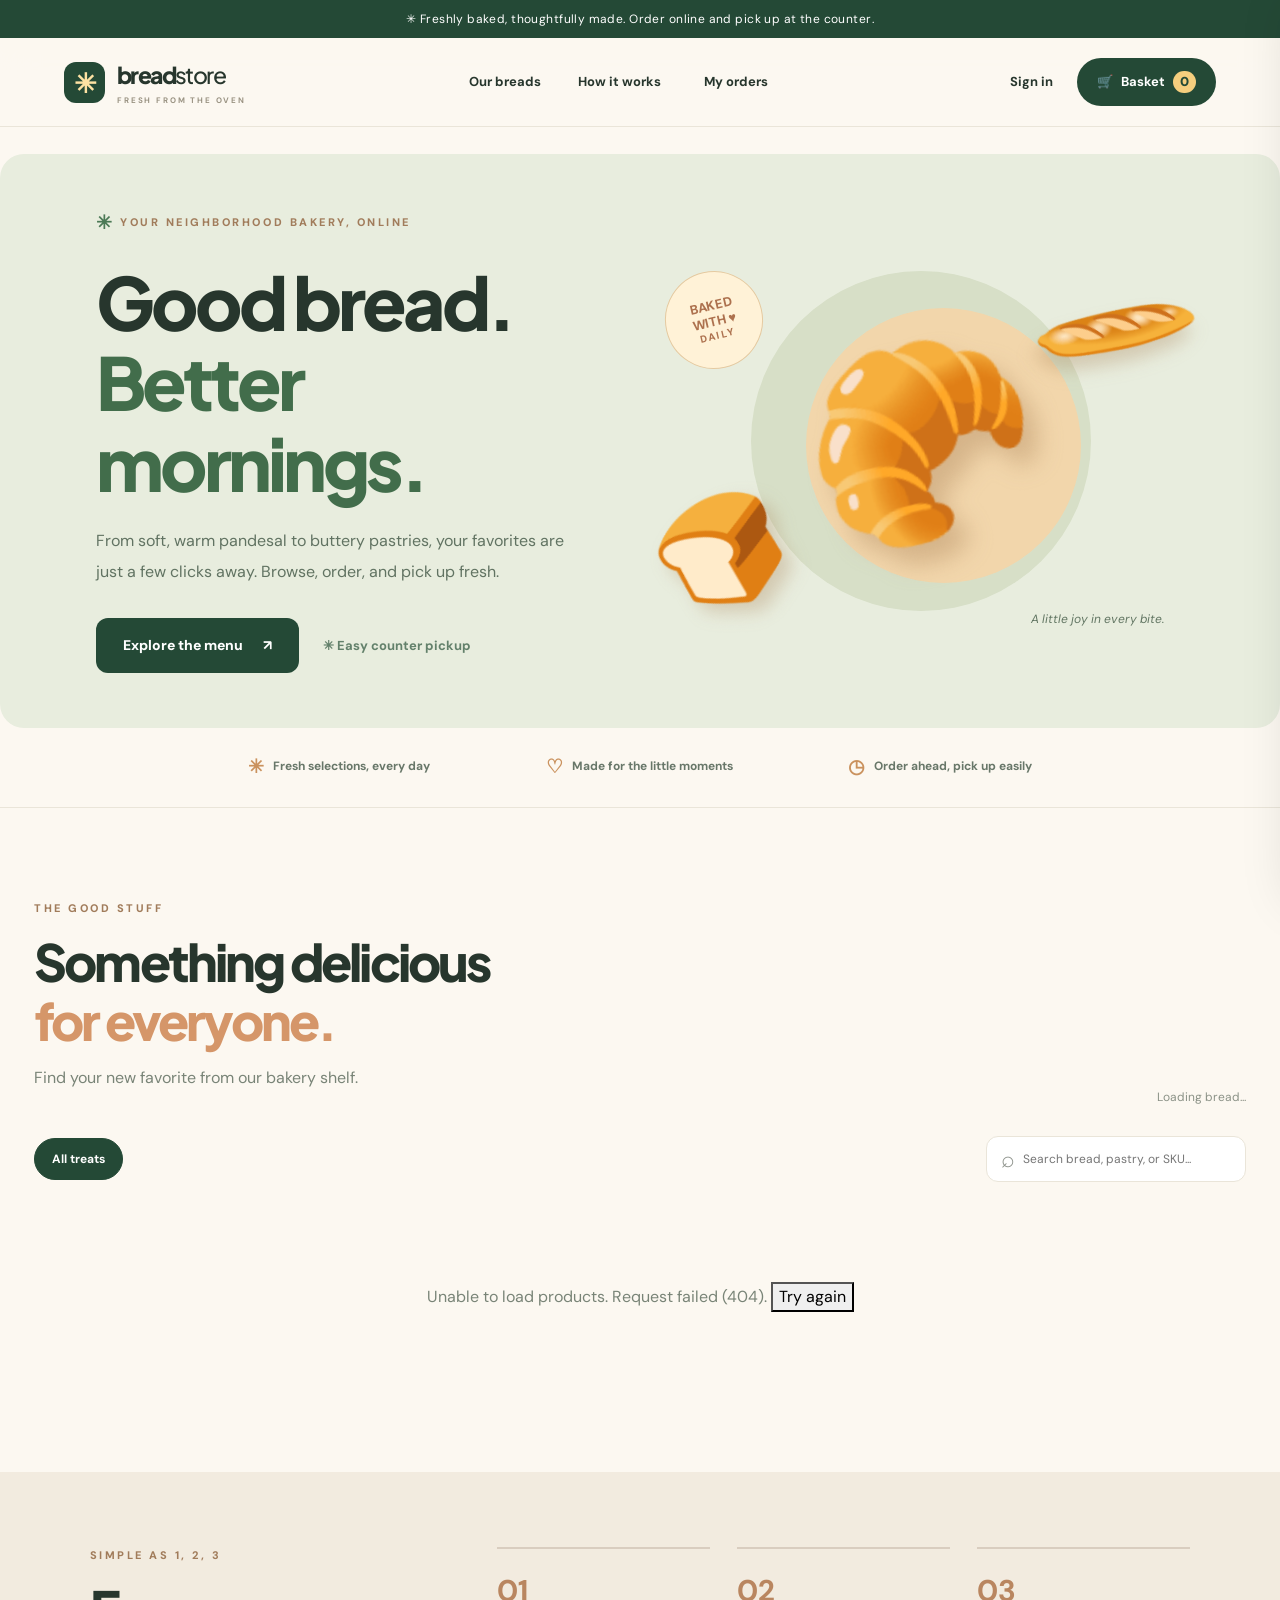
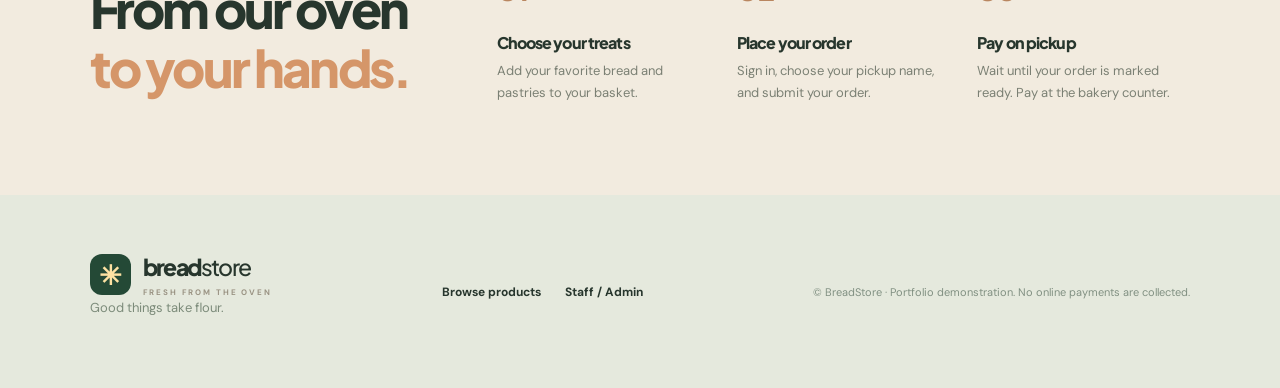
==== static/shop.html @ feef4be1 "Initial commit - BreadStore Admin and Customer System" ====
<!doctype html>
<html lang="en">
<head>
 <meta charset="utf-8"><meta name="viewport" content="width=device-width,initial-scale=1">
 <meta name="theme-color" content="#fcf8f1"><meta name="description" content="Browse bakery-fresh bread and order for pickup at BreadStore.">
 <title>BreadStore — Fresh bread, made for your day</title>
 <link rel="preconnect" href="https://fonts.googleapis.com"><link rel="preconnect" href="https://fonts.gstatic.com" crossorigin>
 <link href="https://fonts.googleapis.com/css2?family=DM+Sans:wght@400;500;600;700&family=Plus+Jakarta+Sans:wght@400;500;600;700;800&display=swap" rel="stylesheet">
 <link href="https://cdn.jsdelivr.net/npm/bootstrap@5.3.3/dist/css/bootstrap.min.css" rel="stylesheet">
 <link rel="stylesheet" href="/static/shop.css"><script src="/static/shop.js" defer></script>
</head>
<body>
 <div class="announcement">✳ Freshly baked, thoughtfully made. Order online and pick up at the counter.</div>
 <header class="shop-topbar">
  <a href="/shop" class="shop-logo" aria-label="BreadStore home"><span class="logo-mark">✳</span><span>bread<span class="logo-thin">store</span><small>FRESH FROM THE OVEN</small></span></a>
  <nav class="shop-links" aria-label="Store navigation"><a href="#menu">Our breads</a><a href="#how-it-works">How it works</a><button type="button" id="ordersLink">My orders</button></nav>
  <div class="shop-user-actions"><button class="account-btn" id="accountBtn" type="button">Sign in</button><button class="cart-btn" id="cartToggle" type="button">🛒 <span>Basket</span> <b id="cartCount">0</b></button></div>
 </header>
 <main>
  <section class="shop-hero">
   <div class="hero-copy"><span class="eyebrow"><span class="sunburst">✳</span> YOUR NEIGHBORHOOD BAKERY, ONLINE</span><h1>Good bread.<br><em>Better mornings.</em></h1><p>From soft, warm pandesal to buttery pastries, your favorites are just a few clicks away. Browse, order, and pick up fresh.</p><div class="hero-actions"><a class="hero-cta" href="#menu">Explore the menu <span>↗</span></a><span class="pickup-note">✳ Easy counter pickup</span></div></div>
   <div class="hero-art" aria-label="Illustrated bakery breads"><div class="hero-orbit orbit-one"></div><div class="hero-orbit orbit-two"></div><div class="art-main">🥐</div><div class="art-small art-slice">🍞</div><div class="art-small art-roll">🥖</div><div class="art-sticker">BAKED<br>WITH ♥<br><span>DAILY</span></div><span class="art-caption">A little joy in every bite.</span></div>
  </section>
  <div class="benefits"><div><span>✳</span> Fresh selections, every day</div><div><span>♡</span> Made for the little moments</div><div><span>◷</span> Order ahead, pick up easily</div></div>
  <section id="menu" class="menu-section"><div class="section-eyebrow">THE GOOD STUFF</div><div class="section-title-row"><div><h2>Something delicious<br><em>for everyone.</em></h2><p>Find your new favorite from our bakery shelf.</p></div><span id="productNumber" class="product-number">Loading bread...</span></div>
   <div class="menu-tools"><div class="category-chips" id="categoryFilters"><button class="chip active">All treats</button></div><label class="search-field"><span>⌕</span><input id="productSearch" type="search" placeholder="Search bread, pastry, or SKU..." aria-label="Search products" maxlength="100"></label></div>
   <div id="productGrid" class="product-grid"><div class="loading-message">Warming up the oven…</div></div>
  </section>
  <section id="how-it-works" class="how-section"><div><div class="section-eyebrow">SIMPLE AS 1, 2, 3</div><h2>From our oven<br><em>to your hands.</em></h2></div><div class="steps"><div><b>01</b><h3>Choose your treats</h3><p>Add your favorite bread and pastries to your basket.</p></div><div><b>02</b><h3>Place your order</h3><p>Sign in, choose your pickup name, and submit your order.</p></div><div><b>03</b><h3>Pay on pickup</h3><p>Wait until your order is marked ready. Pay at the bakery counter.</p></div></div></section>
 </main>
 <footer class="shop-footer"><div><div class="shop-logo"><span class="logo-mark">✳</span><span>bread<span class="logo-thin">store</span><small>FRESH FROM THE OVEN</small></span></div><p>Good things take flour.</p></div><div><a href="#menu">Browse products</a><a href="/">Staff / Admin</a></div><small>© BreadStore · Portfolio demonstration. No online payments are collected.</small></footer>
 <div class="overlay" id="overlay" hidden></div>
 <aside class="basket" id="basket" aria-label="Shopping basket" aria-hidden="true"><div class="basket-top"><div><span class="section-eyebrow">YOUR GOODIES</span><h2>Your basket</h2></div><button type="button" class="close-icon" data-action="closeBasket" aria-label="Close basket">×</button></div><div class="basket-items" id="basketItems"></div><div class="basket-bottom"><div class="total-row"><span>Order total</span><strong id="basketTotal">₱0.00</strong></div><small>Payment is made at the bakery counter on pickup.</small><button id="placeOrderBtn" class="full-button" data-action="checkout" type="button">Continue to checkout →</button></div></aside>
 <div class="modal-underlay" id="modalUnderlay" hidden><section class="shop-modal" role="dialog" aria-modal="true" aria-label="Account and order details"><button class="close-icon modal-x" data-action="closeModal" type="button" aria-label="Close">×</button><div id="modalBody"></div></section></div>
 <div id="shopToast" class="shop-toast" role="status" aria-live="polite" hidden></div>
</body>
</html>
---- static/shop.css ----
:root{--paper:#fcf8f1;--cream:#f5ede0;--green:#244936;--green-light:#e7eee7;--ink:#27362d;--muted:#798477;--yellow:#f5ce7e;--orange:#d59669;--line:#eae5d9}*{box-sizing:border-box}html{scroll-behavior:smooth}body{font-family:'DM Sans',sans-serif;color:var(--ink);margin:0;background:var(--paper)}button,input,textarea{font-family:inherit}button{cursor:pointer}button:disabled{opacity:.5;cursor:not-allowed}a{text-decoration:none;color:inherit}h1,h2,h3{font-family:'Plus Jakarta Sans',sans-serif;letter-spacing:-.055em;font-weight:800}em{font-style:normal;color:var(--orange)}.announcement{background:var(--green);color:#fff;text-align:center;letter-spacing:.035em;font-size:12px;padding:10px}.shop-topbar{height:89px;display:flex;align-items:center;justify-content:space-between;padding:0 max(5vw,24px);background:rgba(252,248,241,.94);position:sticky;top:0;z-index:20;border-bottom:1px solid var(--line);backdrop-filter:blur(20px);gap:16px}.shop-logo{display:inline-flex;align-items:center;gap:12px;font-family:'Plus Jakarta Sans',sans-serif;font-size:23px;font-weight:800;letter-spacing:-.07em;white-space:nowrap}.shop-logo small{display:block;font-family:'DM Sans',sans-serif;font-size:8px;letter-spacing:.23em;font-weight:700;color:#9a9383;margin-top:1px}.logo-mark{display:grid;place-items:center;width:41px;height:41px;border-radius:12px;background:var(--green);color:#fee2a3;font-size:27px}.logo-thin{font-weight:500}.shop-links{display:flex;gap:37px;align-items:center;font-size:13px;font-weight:700}.shop-links a:hover,.shop-links button:hover{color:#ba7955}.shop-links button,.account-btn{border:0;background:transparent;color:var(--ink);font-weight:700}.shop-user-actions{display:flex;gap:12px;align-items:center}.account-btn{font-size:13px;padding:12px}.cart-btn{background:var(--green);border:0;color:#fff;border-radius:50px;padding:13px 20px;font-size:13px;font-weight:700;display:flex;gap:8px;align-items:center}.cart-btn b{background:var(--yellow);color:var(--green);padding:1px 7px;border-radius:20px}.shop-hero{margin:27px auto 0;max-width:1440px;min-height:520px;padding:55px 7.5%;display:grid;grid-template-columns:1fr 1fr;gap:36px;align-items:center;position:relative;overflow:hidden;border-radius:24px;background:#e8edde}.hero-copy{z-index:1;max-width:590px}.eyebrow,.section-eyebrow{font-size:11px;letter-spacing:.23em;font-weight:800;color:#a17c5b}.sunburst{color:#4b7955;font-size:19px;vertical-align:middle}.hero-copy h1{font-size:clamp(44px,5.7vw,82px);line-height:1.11;margin:23px 0}.hero-copy h1 em{color:#426d4b}.hero-copy p{font-size:16px;line-height:1.9;color:#617362;max-width:490px}.hero-actions{display:flex;gap:24px;align-items:center;margin-top:31px;flex-wrap:wrap}.hero-cta,.full-button{background:var(--green);color:white;padding:17px 27px;border-radius:12px;border:0;font-size:14px;font-weight:800;display:inline-flex;justify-content:space-between;gap:20px}.hero-cta:hover,.full-button:hover:not(:disabled){background:#316649;color:white}.pickup-note{font-size:13px;font-weight:700;color:#63816b}.hero-art{height:390px;position:relative;display:grid;place-items:center}.hero-orbit{position:absolute;border-radius:50%;background:#d7dfc7;width:340px;height:340px}.orbit-two{background:#f2d6ab;width:275px;height:275px;transform:translate(22px,4px)}.art-main{font-size:190px;position:relative;filter:drop-shadow(10px 20px 12px #a57b5060);transform:rotate(-14deg)}.art-small{position:absolute;font-size:105px;filter:drop-shadow(5px 13px 9px #a57b5050)}.art-slice{bottom:5px;left:0;transform:rotate(-30deg)}.art-roll{right:3px;top:5px;transform:rotate(35deg)}.art-sticker{position:absolute;top:25px;left:7px;width:98px;height:98px;background:#fff2d7;border:1px solid #e5caa1;border-radius:50%;display:flex;flex-direction:column;align-items:center;justify-content:center;transform:rotate(-13deg);font-size:13px;line-height:1.25;text-align:center;font-weight:800;color:#ad714e}.art-sticker span{font-size:10px;letter-spacing:.16em}.art-caption{font-size:12px;color:#617562;font-style:italic;position:absolute;bottom:8px;right:20px}.benefits{display:flex;justify-content:center;align-items:center;gap:9vw;padding:25px 15px;border-bottom:1px solid var(--line);font-size:12px;font-weight:700;color:#687769}.benefits span{font-size:19px;color:#ca925e;vertical-align:middle;margin-right:6px}.menu-section{max-width:1400px;margin:auto;padding:92px 34px 90px;scroll-margin-top:90px}.section-title-row{display:flex;justify-content:space-between;align-items:end;gap:16px}.section-title-row h2,.how-section h2{font-size:clamp(32px,4vw,54px);line-height:1.15;margin:16px 0}.section-title-row p{color:var(--muted)}.product-number{font-size:12px;color:#8b9287}.menu-tools{display:flex;justify-content:space-between;align-items:center;gap:20px;margin:30px 0}.category-chips{display:flex;gap:9px;flex-wrap:wrap}.chip{background:#fff;border:1px solid var(--line);border-radius:40px;color:#666d61;padding:11px 17px;font-size:12px;font-weight:700}.chip.active{background:var(--green);color:#fff;border-color:var(--green)}.search-field{display:flex;align-items:center;background:#fff;border:1px solid var(--line);border-radius:12px;padding:0 14px;min-width:260px}.search-field span{font-size:23px;color:#8e938c}.search-field input{border:0;outline:0;padding:13px 8px;font-size:12px;background:transparent;width:100%}.product-grid{display:grid;grid-template-columns:repeat(4,minmax(0,1fr));gap:18px}.product-card{background:#fff;border:1px solid var(--line);border-radius:19px;overflow:hidden;transition:transform .2s,box-shadow .2s}.product-card:hover{transform:translateY(-3px);box-shadow:0 12px 25px #182b1610}.product-picture{height:190px;display:grid;place-items:center;font-size:94px;position:relative;background:#f5ece0}.product-card:nth-child(3n+2) .product-picture{background:#edf0e5}.product-card:nth-child(4n) .product-picture{background:#f7e7df}.product-picture span{filter:drop-shadow(5px 10px 5px #86765524)}.stock-label{font-size:11px;background:#fffbf5;border:1px solid #eadfd2;color:#966744;border-radius:30px;padding:6px 9px;position:absolute;top:15px;right:15px;font-weight:700}.product-info{padding:20px}.category-small{font-size:10px;letter-spacing:.12em;text-transform:uppercase;color:#8d948b;font-weight:800}.product-info h3{font-size:16px;letter-spacing:-.04em;margin:10px 0 13px}.product-bottom{display:flex;justify-content:space-between;align-items:center;gap:8px}.product-bottom strong{font-size:17px}.add-button{font-size:12px;background:var(--green-light);color:var(--green);border:0;border-radius:8px;padding:10px 15px;font-weight:800}.add-button:hover:not(:disabled){background:var(--green);color:white}.empty-results,.loading-message{grid-column:1/-1;text-align:center;padding:70px 20px;color:var(--muted)}.how-section{background:#f2ebdf;padding:75px max(7vw,24px);display:grid;grid-template-columns:1fr 2fr;gap:60px;scroll-margin-top:90px}.steps{display:grid;grid-template-columns:repeat(3,1fr);gap:27px}.steps>div{border-top:2px solid #d9cdbf;padding-top:19px}.steps b{color:#b98660;font-size:30px}.steps h3{font-size:16px;margin:20px 0 8px}.steps p{font-size:13px;color:#7b8074;line-height:1.7}.shop-footer{display:flex;align-items:center;justify-content:space-between;gap:20px;flex-wrap:wrap;padding:55px max(7vw,24px);background:#e5e9dd}.shop-footer p{color:#7c8b7a;font-size:13px}.shop-footer>div:nth-child(2){display:flex;gap:24px;font-size:12px;font-weight:700}.shop-footer>small{font-size:11px;color:#819082}.overlay,.modal-underlay{position:fixed;inset:0;background:#1927198f;z-index:30}.basket{position:fixed;z-index:32;top:0;bottom:0;right:0;width:min(460px,100vw);background:var(--paper);box-shadow:-10px 0 50px #0002;display:flex;flex-direction:column;transform:translateX(105%);transition:transform .25s}.basket.open{transform:translateX(0)}.basket-top{padding:29px 28px 20px;display:flex;justify-content:space-between;align-items:start;border-bottom:1px solid var(--line)}.basket-top h2{font-size:26px;margin:8px 0}.close-icon{border:0;background:#eceee6;width:38px;height:38px;border-radius:50%;font-size:22px;color:#34533a}.basket-items{flex:1;overflow:auto;padding:24px 28px}.basket-row{display:flex;gap:14px;padding:16px 0;border-bottom:1px solid var(--line)}.basket-icon{background:#eee6d8;border-radius:11px;width:58px;height:58px;display:grid;place-items:center;font-size:31px;flex-shrink:0}.basket-details{flex:1}.basket-details b{font-size:14px}.basket-details small{display:block;color:var(--muted);font-size:11px;margin:4px 0}.basket-qty{display:flex;align-items:center;gap:11px;margin-top:8px}.basket-qty button{border:1px solid var(--line);background:white;border-radius:7px;width:27px;height:27px}.basket-qty span{font-size:12px}.basket-bottom{padding:24px 28px;border-top:1px solid var(--line)}.total-row{display:flex;justify-content:space-between;font-size:15px;margin-bottom:10px}.total-row strong{font-size:22px}.basket-bottom small{display:block;font-size:11px;color:var(--muted);margin-bottom:17px}.full-button{width:100%;justify-content:center}.modal-underlay{z-index:40;display:grid;place-items:center;padding:16px;overflow:auto}.modal-underlay[hidden],.overlay[hidden]{display:none}.shop-modal{max-height:94vh;overflow-y:auto;width:min(490px,100%);border-radius:20px;background:var(--paper);padding:38px;position:relative;box-shadow:0 20px 70px #0003}.modal-x{position:absolute;top:16px;right:16px}.shop-modal h2{font-size:27px;margin:8px 0}.modal-intro{font-size:13px;color:var(--muted);line-height:1.7;margin-bottom:25px}.form-label-text{font-size:12px;font-weight:800;display:block;margin:13px 0 7px}.form-input{width:100%;border:1px solid #dddcd3;border-radius:10px;background:white;padding:12px 13px;font-size:14px;outline-color:#6c927a}.switch-auth{border:0;background:transparent;color:var(--green);font-weight:800;font-size:13px;text-decoration:underline;margin-top:18px}.modal-error{color:#aa4936;font-size:12px;margin-top:12px}.order-line{display:flex;justify-content:space-between;gap:14px;font-size:13px;padding:9px 0;border-bottom:1px solid var(--line)}.order-meta{color:var(--muted);font-size:11px;line-height:1.8}.order-card{background:#fff;border:1px solid var(--line);border-radius:12px;padding:16px;margin:12px 0}.order-card h3{font-size:15px;margin:0 0 10px}.order-card .tag{display:inline-block;border-radius:15px;padding:4px 9px;background:var(--green-light);font-size:11px;color:var(--green);font-weight:800}.order-card .tag.cancelled{background:#f9e5e1;color:#ad5c4a}.order-card .order-line{border:0}.order-card button{border:1px solid #d7b8a5;background:#fff6f0;color:#99583b;border-radius:8px;font-size:12px;padding:9px 13px;font-weight:800;margin-top:11px}.shop-toast{position:fixed;bottom:26px;left:50%;transform:translateX(-50%);z-index:55;background:var(--green);color:white;border-radius:12px;padding:14px 22px;font-size:13px;box-shadow:0 8px 30px #0003;max-width:90vw;text-align:center}
@media(max-width:1050px){.product-grid{grid-template-columns:repeat(3,1fr)}.shop-links{gap:20px}.hero-art{height:320px}.art-main{font-size:140px}.hero-orbit{width:270px;height:270px}.orbit-two{width:215px;height:215px}.how-section{grid-template-columns:1fr}}@media(max-width:760px){.shop-topbar{height:75px}.shop-links{display:none}.shop-logo{font-size:19px}.shop-logo .logo-mark{width:34px;height:34px;font-size:23px}.cart-btn{padding:12px}.cart-btn span{display:none}.account-btn{padding:7px;font-size:11px}.shop-hero{margin:0;border-radius:0;grid-template-columns:1fr;padding:55px 6% 20px;gap:0}.hero-copy h1{font-size:48px}.hero-copy p{font-size:14px}.hero-art{height:255px;margin-top:15px}.art-main{font-size:118px}.art-small{font-size:75px}.hero-orbit{width:210px;height:210px}.orbit-two{width:170px;height:170px}.art-sticker{width:76px;height:76px;font-size:10px}.benefits{gap:12px;flex-wrap:wrap;text-align:center;font-size:10px}.menu-section{padding:60px 20px}.menu-tools{align-items:stretch;flex-direction:column}.search-field{min-width:0}.product-grid{grid-template-columns:repeat(2,minmax(0,1fr));gap:12px}.product-picture{height:140px;font-size:74px}.product-info{padding:14px}.product-info h3{font-size:13px}.product-bottom strong{font-size:14px}.add-button{padding:8px 11px;font-size:11px}.stock-label{font-size:9px;padding:5px;top:8px;right:8px}.how-section{padding:55px 24px}.steps{grid-template-columns:1fr}.shop-footer{align-items:start;flex-direction:column}.shop-modal{padding:28px 22px}}
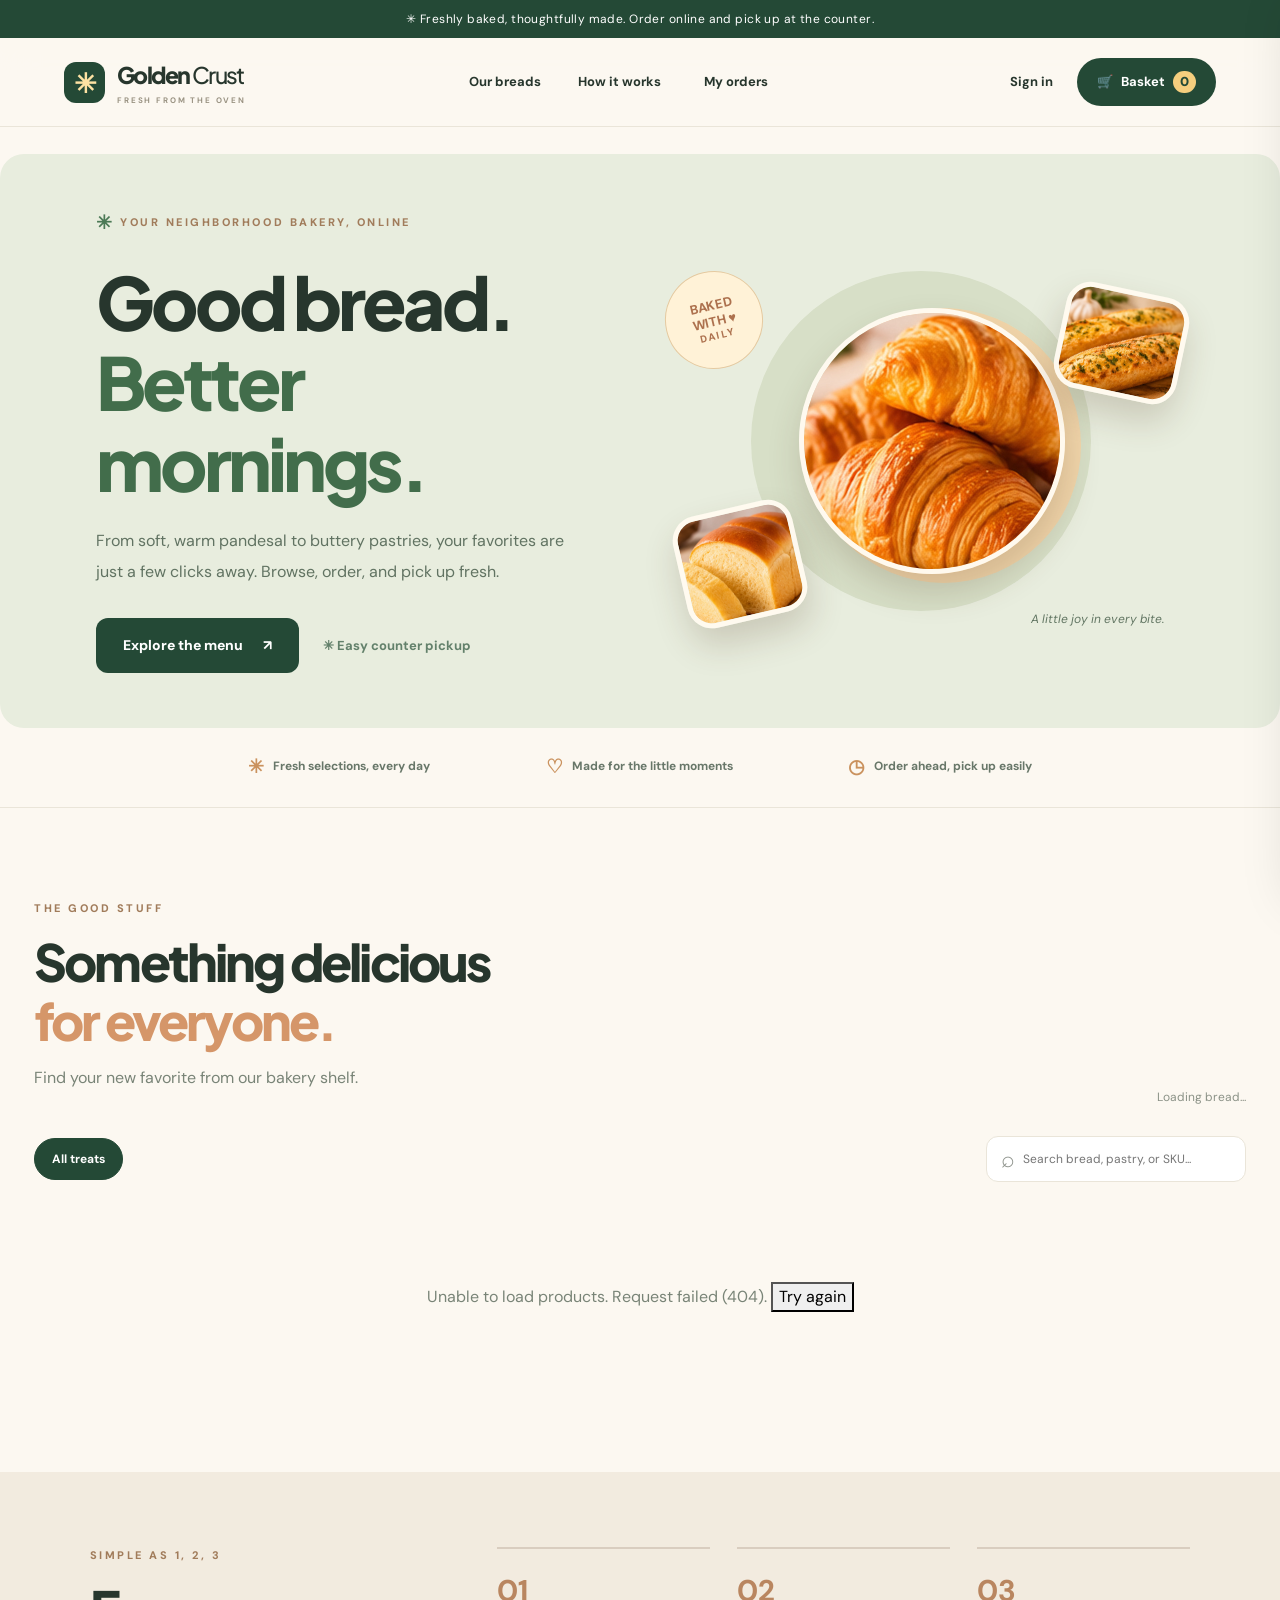
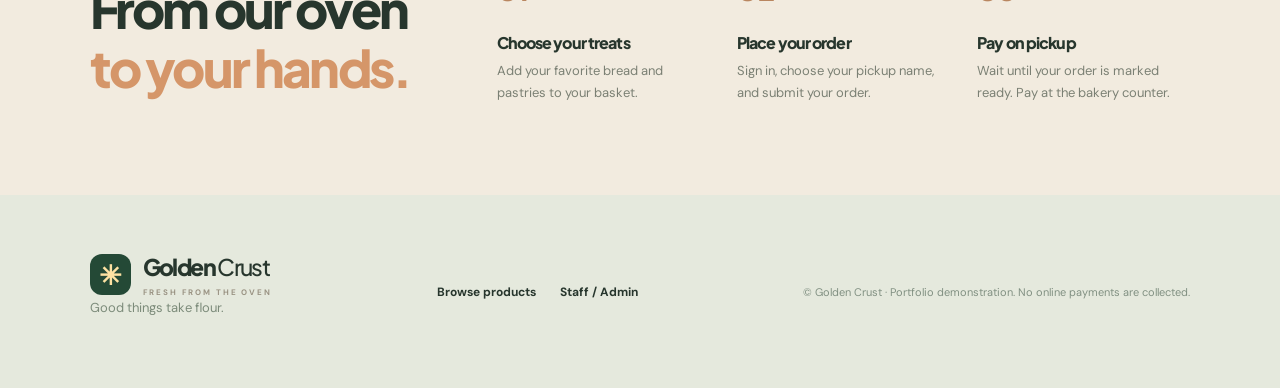
==== commit 77e461d1: "Rebrand to Golden Crust and add bread product images" ====
--- a/static/shop.html
+++ b/static/shop.html
@@ -2,24 +2,32 @@
 <html lang="en">
 <head>
  <meta charset="utf-8"><meta name="viewport" content="width=device-width,initial-scale=1">
- <meta name="theme-color" content="#fcf8f1"><meta name="description" content="Browse bakery-fresh bread and order for pickup at BreadStore.">
- <title>BreadStore — Fresh bread, made for your day</title>
+ <meta name="theme-color" content="#fcf8f1"><meta name="description" content="Browse bakery-fresh bread and order for pickup at Golden Crust.">
+ <title>Golden Crust — Fresh bread, made for your day</title>
  <link rel="preconnect" href="https://fonts.googleapis.com"><link rel="preconnect" href="https://fonts.gstatic.com" crossorigin>
  <link href="https://fonts.googleapis.com/css2?family=DM+Sans:wght@400;500;600;700&family=Plus+Jakarta+Sans:wght@400;500;600;700;800&display=swap" rel="stylesheet">
  <link href="https://cdn.jsdelivr.net/npm/bootstrap@5.3.3/dist/css/bootstrap.min.css" rel="stylesheet">
- <link rel="stylesheet" href="/static/shop.css"><script src="/static/shop.js" defer></script>
+ <link rel="stylesheet" href="/static/shop.css?v=goldencrust-hero2"><script src="/static/shop.js" defer></script>
 </head>
 <body>
  <div class="announcement">✳ Freshly baked, thoughtfully made. Order online and pick up at the counter.</div>
  <header class="shop-topbar">
-  <a href="/shop" class="shop-logo" aria-label="BreadStore home"><span class="logo-mark">✳</span><span>bread<span class="logo-thin">store</span><small>FRESH FROM THE OVEN</small></span></a>
+  <a href="/shop" class="shop-logo" aria-label="Golden Crust home"><span class="logo-mark">✳</span><span>Golden <span class="logo-thin">Crust</span><small>FRESH FROM THE OVEN</small></span></a>
   <nav class="shop-links" aria-label="Store navigation"><a href="#menu">Our breads</a><a href="#how-it-works">How it works</a><button type="button" id="ordersLink">My orders</button></nav>
   <div class="shop-user-actions"><button class="account-btn" id="accountBtn" type="button">Sign in</button><button class="cart-btn" id="cartToggle" type="button">🛒 <span>Basket</span> <b id="cartCount">0</b></button></div>
  </header>
  <main>
   <section class="shop-hero">
    <div class="hero-copy"><span class="eyebrow"><span class="sunburst">✳</span> YOUR NEIGHBORHOOD BAKERY, ONLINE</span><h1>Good bread.<br><em>Better mornings.</em></h1><p>From soft, warm pandesal to buttery pastries, your favorites are just a few clicks away. Browse, order, and pick up fresh.</p><div class="hero-actions"><a class="hero-cta" href="#menu">Explore the menu <span>↗</span></a><span class="pickup-note">✳ Easy counter pickup</span></div></div>
-   <div class="hero-art" aria-label="Illustrated bakery breads"><div class="hero-orbit orbit-one"></div><div class="hero-orbit orbit-two"></div><div class="art-main">🥐</div><div class="art-small art-slice">🍞</div><div class="art-small art-roll">🥖</div><div class="art-sticker">BAKED<br>WITH ♥<br><span>DAILY</span></div><span class="art-caption">A little joy in every bite.</span></div>
+   <div class="hero-art" aria-label="Freshly baked Golden Crust breads">
+    <div class="hero-orbit orbit-one"></div>
+    <div class="hero-orbit orbit-two"></div>
+    <img class="hero-photo hero-photo-main" src="/static/products/butter-croissant.jpg" alt="Fresh golden butter croissant" loading="eager" decoding="async" />
+    <img class="hero-photo hero-photo-left" src="/static/products/milk-bread-loaf.jpg" alt="Freshly baked sliced milk bread loaf" loading="eager" decoding="async" />
+    <img class="hero-photo hero-photo-right" src="/static/products/garlic-baguette.jpg" alt="Golden garlic baguette with herbs" loading="eager" decoding="async" />
+    <div class="art-sticker">BAKED<br>WITH ♥<br><span>DAILY</span></div>
+    <span class="art-caption">A little joy in every bite.</span>
+   </div>
   </section>
   <div class="benefits"><div><span>✳</span> Fresh selections, every day</div><div><span>♡</span> Made for the little moments</div><div><span>◷</span> Order ahead, pick up easily</div></div>
   <section id="menu" class="menu-section"><div class="section-eyebrow">THE GOOD STUFF</div><div class="section-title-row"><div><h2>Something delicious<br><em>for everyone.</em></h2><p>Find your new favorite from our bakery shelf.</p></div><span id="productNumber" class="product-number">Loading bread...</span></div>
@@ -28,7 +36,7 @@
   </section>
   <section id="how-it-works" class="how-section"><div><div class="section-eyebrow">SIMPLE AS 1, 2, 3</div><h2>From our oven<br><em>to your hands.</em></h2></div><div class="steps"><div><b>01</b><h3>Choose your treats</h3><p>Add your favorite bread and pastries to your basket.</p></div><div><b>02</b><h3>Place your order</h3><p>Sign in, choose your pickup name, and submit your order.</p></div><div><b>03</b><h3>Pay on pickup</h3><p>Wait until your order is marked ready. Pay at the bakery counter.</p></div></div></section>
  </main>
- <footer class="shop-footer"><div><div class="shop-logo"><span class="logo-mark">✳</span><span>bread<span class="logo-thin">store</span><small>FRESH FROM THE OVEN</small></span></div><p>Good things take flour.</p></div><div><a href="#menu">Browse products</a><a href="/">Staff / Admin</a></div><small>© BreadStore · Portfolio demonstration. No online payments are collected.</small></footer>
+ <footer class="shop-footer"><div><div class="shop-logo"><span class="logo-mark">✳</span><span>Golden <span class="logo-thin">Crust</span><small>FRESH FROM THE OVEN</small></span></div><p>Good things take flour.</p></div><div><a href="#menu">Browse products</a><a href="/">Staff / Admin</a></div><small>© Golden Crust · Portfolio demonstration. No online payments are collected.</small></footer>
  <div class="overlay" id="overlay" hidden></div>
  <aside class="basket" id="basket" aria-label="Shopping basket" aria-hidden="true"><div class="basket-top"><div><span class="section-eyebrow">YOUR GOODIES</span><h2>Your basket</h2></div><button type="button" class="close-icon" data-action="closeBasket" aria-label="Close basket">×</button></div><div class="basket-items" id="basketItems"></div><div class="basket-bottom"><div class="total-row"><span>Order total</span><strong id="basketTotal">₱0.00</strong></div><small>Payment is made at the bakery counter on pickup.</small><button id="placeOrderBtn" class="full-button" data-action="checkout" type="button">Continue to checkout →</button></div></aside>
  <div class="modal-underlay" id="modalUnderlay" hidden><section class="shop-modal" role="dialog" aria-modal="true" aria-label="Account and order details"><button class="close-icon modal-x" data-action="closeModal" type="button" aria-label="Close">×</button><div id="modalBody"></div></section></div>
--- a/static/shop.css
+++ b/static/shop.css
@@ -1,2 +1,65 @@
 :root{--paper:#fcf8f1;--cream:#f5ede0;--green:#244936;--green-light:#e7eee7;--ink:#27362d;--muted:#798477;--yellow:#f5ce7e;--orange:#d59669;--line:#eae5d9}*{box-sizing:border-box}html{scroll-behavior:smooth}body{font-family:'DM Sans',sans-serif;color:var(--ink);margin:0;background:var(--paper)}button,input,textarea{font-family:inherit}button{cursor:pointer}button:disabled{opacity:.5;cursor:not-allowed}a{text-decoration:none;color:inherit}h1,h2,h3{font-family:'Plus Jakarta Sans',sans-serif;letter-spacing:-.055em;font-weight:800}em{font-style:normal;color:var(--orange)}.announcement{background:var(--green);color:#fff;text-align:center;letter-spacing:.035em;font-size:12px;padding:10px}.shop-topbar{height:89px;display:flex;align-items:center;justify-content:space-between;padding:0 max(5vw,24px);background:rgba(252,248,241,.94);position:sticky;top:0;z-index:20;border-bottom:1px solid var(--line);backdrop-filter:blur(20px);gap:16px}.shop-logo{display:inline-flex;align-items:center;gap:12px;font-family:'Plus Jakarta Sans',sans-serif;font-size:23px;font-weight:800;letter-spacing:-.07em;white-space:nowrap}.shop-logo small{display:block;font-family:'DM Sans',sans-serif;font-size:8px;letter-spacing:.23em;font-weight:700;color:#9a9383;margin-top:1px}.logo-mark{display:grid;place-items:center;width:41px;height:41px;border-radius:12px;background:var(--green);color:#fee2a3;font-size:27px}.logo-thin{font-weight:500}.shop-links{display:flex;gap:37px;align-items:center;font-size:13px;font-weight:700}.shop-links a:hover,.shop-links button:hover{color:#ba7955}.shop-links button,.account-btn{border:0;background:transparent;color:var(--ink);font-weight:700}.shop-user-actions{display:flex;gap:12px;align-items:center}.account-btn{font-size:13px;padding:12px}.cart-btn{background:var(--green);border:0;color:#fff;border-radius:50px;padding:13px 20px;font-size:13px;font-weight:700;display:flex;gap:8px;align-items:center}.cart-btn b{background:var(--yellow);color:var(--green);padding:1px 7px;border-radius:20px}.shop-hero{margin:27px auto 0;max-width:1440px;min-height:520px;padding:55px 7.5%;display:grid;grid-template-columns:1fr 1fr;gap:36px;align-items:center;position:relative;overflow:hidden;border-radius:24px;background:#e8edde}.hero-copy{z-index:1;max-width:590px}.eyebrow,.section-eyebrow{font-size:11px;letter-spacing:.23em;font-weight:800;color:#a17c5b}.sunburst{color:#4b7955;font-size:19px;vertical-align:middle}.hero-copy h1{font-size:clamp(44px,5.7vw,82px);line-height:1.11;margin:23px 0}.hero-copy h1 em{color:#426d4b}.hero-copy p{font-size:16px;line-height:1.9;color:#617362;max-width:490px}.hero-actions{display:flex;gap:24px;align-items:center;margin-top:31px;flex-wrap:wrap}.hero-cta,.full-button{background:var(--green);color:white;padding:17px 27px;border-radius:12px;border:0;font-size:14px;font-weight:800;display:inline-flex;justify-content:space-between;gap:20px}.hero-cta:hover,.full-button:hover:not(:disabled){background:#316649;color:white}.pickup-note{font-size:13px;font-weight:700;color:#63816b}.hero-art{height:390px;position:relative;display:grid;place-items:center}.hero-orbit{position:absolute;border-radius:50%;background:#d7dfc7;width:340px;height:340px}.orbit-two{background:#f2d6ab;width:275px;height:275px;transform:translate(22px,4px)}.art-main{font-size:190px;position:relative;filter:drop-shadow(10px 20px 12px #a57b5060);transform:rotate(-14deg)}.art-small{position:absolute;font-size:105px;filter:drop-shadow(5px 13px 9px #a57b5050)}.art-slice{bottom:5px;left:0;transform:rotate(-30deg)}.art-roll{right:3px;top:5px;transform:rotate(35deg)}.art-sticker{position:absolute;top:25px;left:7px;width:98px;height:98px;background:#fff2d7;border:1px solid #e5caa1;border-radius:50%;display:flex;flex-direction:column;align-items:center;justify-content:center;transform:rotate(-13deg);font-size:13px;line-height:1.25;text-align:center;font-weight:800;color:#ad714e}.art-sticker span{font-size:10px;letter-spacing:.16em}.art-caption{font-size:12px;color:#617562;font-style:italic;position:absolute;bottom:8px;right:20px}.benefits{display:flex;justify-content:center;align-items:center;gap:9vw;padding:25px 15px;border-bottom:1px solid var(--line);font-size:12px;font-weight:700;color:#687769}.benefits span{font-size:19px;color:#ca925e;vertical-align:middle;margin-right:6px}.menu-section{max-width:1400px;margin:auto;padding:92px 34px 90px;scroll-margin-top:90px}.section-title-row{display:flex;justify-content:space-between;align-items:end;gap:16px}.section-title-row h2,.how-section h2{font-size:clamp(32px,4vw,54px);line-height:1.15;margin:16px 0}.section-title-row p{color:var(--muted)}.product-number{font-size:12px;color:#8b9287}.menu-tools{display:flex;justify-content:space-between;align-items:center;gap:20px;margin:30px 0}.category-chips{display:flex;gap:9px;flex-wrap:wrap}.chip{background:#fff;border:1px solid var(--line);border-radius:40px;color:#666d61;padding:11px 17px;font-size:12px;font-weight:700}.chip.active{background:var(--green);color:#fff;border-color:var(--green)}.search-field{display:flex;align-items:center;background:#fff;border:1px solid var(--line);border-radius:12px;padding:0 14px;min-width:260px}.search-field span{font-size:23px;color:#8e938c}.search-field input{border:0;outline:0;padding:13px 8px;font-size:12px;background:transparent;width:100%}.product-grid{display:grid;grid-template-columns:repeat(4,minmax(0,1fr));gap:18px}.product-card{background:#fff;border:1px solid var(--line);border-radius:19px;overflow:hidden;transition:transform .2s,box-shadow .2s}.product-card:hover{transform:translateY(-3px);box-shadow:0 12px 25px #182b1610}.product-picture{height:190px;display:grid;place-items:center;font-size:94px;position:relative;background:#f5ece0}.product-card:nth-child(3n+2) .product-picture{background:#edf0e5}.product-card:nth-child(4n) .product-picture{background:#f7e7df}.product-picture span{filter:drop-shadow(5px 10px 5px #86765524)}.stock-label{font-size:11px;background:#fffbf5;border:1px solid #eadfd2;color:#966744;border-radius:30px;padding:6px 9px;position:absolute;top:15px;right:15px;font-weight:700}.product-info{padding:20px}.category-small{font-size:10px;letter-spacing:.12em;text-transform:uppercase;color:#8d948b;font-weight:800}.product-info h3{font-size:16px;letter-spacing:-.04em;margin:10px 0 13px}.product-bottom{display:flex;justify-content:space-between;align-items:center;gap:8px}.product-bottom strong{font-size:17px}.add-button{font-size:12px;background:var(--green-light);color:var(--green);border:0;border-radius:8px;padding:10px 15px;font-weight:800}.add-button:hover:not(:disabled){background:var(--green);color:white}.empty-results,.loading-message{grid-column:1/-1;text-align:center;padding:70px 20px;color:var(--muted)}.how-section{background:#f2ebdf;padding:75px max(7vw,24px);display:grid;grid-template-columns:1fr 2fr;gap:60px;scroll-margin-top:90px}.steps{display:grid;grid-template-columns:repeat(3,1fr);gap:27px}.steps>div{border-top:2px solid #d9cdbf;padding-top:19px}.steps b{color:#b98660;font-size:30px}.steps h3{font-size:16px;margin:20px 0 8px}.steps p{font-size:13px;color:#7b8074;line-height:1.7}.shop-footer{display:flex;align-items:center;justify-content:space-between;gap:20px;flex-wrap:wrap;padding:55px max(7vw,24px);background:#e5e9dd}.shop-footer p{color:#7c8b7a;font-size:13px}.shop-footer>div:nth-child(2){display:flex;gap:24px;font-size:12px;font-weight:700}.shop-footer>small{font-size:11px;color:#819082}.overlay,.modal-underlay{position:fixed;inset:0;background:#1927198f;z-index:30}.basket{position:fixed;z-index:32;top:0;bottom:0;right:0;width:min(460px,100vw);background:var(--paper);box-shadow:-10px 0 50px #0002;display:flex;flex-direction:column;transform:translateX(105%);transition:transform .25s}.basket.open{transform:translateX(0)}.basket-top{padding:29px 28px 20px;display:flex;justify-content:space-between;align-items:start;border-bottom:1px solid var(--line)}.basket-top h2{font-size:26px;margin:8px 0}.close-icon{border:0;background:#eceee6;width:38px;height:38px;border-radius:50%;font-size:22px;color:#34533a}.basket-items{flex:1;overflow:auto;padding:24px 28px}.basket-row{display:flex;gap:14px;padding:16px 0;border-bottom:1px solid var(--line)}.basket-icon{background:#eee6d8;border-radius:11px;width:58px;height:58px;display:grid;place-items:center;font-size:31px;flex-shrink:0}.basket-details{flex:1}.basket-details b{font-size:14px}.basket-details small{display:block;color:var(--muted);font-size:11px;margin:4px 0}.basket-qty{display:flex;align-items:center;gap:11px;margin-top:8px}.basket-qty button{border:1px solid var(--line);background:white;border-radius:7px;width:27px;height:27px}.basket-qty span{font-size:12px}.basket-bottom{padding:24px 28px;border-top:1px solid var(--line)}.total-row{display:flex;justify-content:space-between;font-size:15px;margin-bottom:10px}.total-row strong{font-size:22px}.basket-bottom small{display:block;font-size:11px;color:var(--muted);margin-bottom:17px}.full-button{width:100%;justify-content:center}.modal-underlay{z-index:40;display:grid;place-items:center;padding:16px;overflow:auto}.modal-underlay[hidden],.overlay[hidden]{display:none}.shop-modal{max-height:94vh;overflow-y:auto;width:min(490px,100%);border-radius:20px;background:var(--paper);padding:38px;position:relative;box-shadow:0 20px 70px #0003}.modal-x{position:absolute;top:16px;right:16px}.shop-modal h2{font-size:27px;margin:8px 0}.modal-intro{font-size:13px;color:var(--muted);line-height:1.7;margin-bottom:25px}.form-label-text{font-size:12px;font-weight:800;display:block;margin:13px 0 7px}.form-input{width:100%;border:1px solid #dddcd3;border-radius:10px;background:white;padding:12px 13px;font-size:14px;outline-color:#6c927a}.switch-auth{border:0;background:transparent;color:var(--green);font-weight:800;font-size:13px;text-decoration:underline;margin-top:18px}.modal-error{color:#aa4936;font-size:12px;margin-top:12px}.order-line{display:flex;justify-content:space-between;gap:14px;font-size:13px;padding:9px 0;border-bottom:1px solid var(--line)}.order-meta{color:var(--muted);font-size:11px;line-height:1.8}.order-card{background:#fff;border:1px solid var(--line);border-radius:12px;padding:16px;margin:12px 0}.order-card h3{font-size:15px;margin:0 0 10px}.order-card .tag{display:inline-block;border-radius:15px;padding:4px 9px;background:var(--green-light);font-size:11px;color:var(--green);font-weight:800}.order-card .tag.cancelled{background:#f9e5e1;color:#ad5c4a}.order-card .order-line{border:0}.order-card button{border:1px solid #d7b8a5;background:#fff6f0;color:#99583b;border-radius:8px;font-size:12px;padding:9px 13px;font-weight:800;margin-top:11px}.shop-toast{position:fixed;bottom:26px;left:50%;transform:translateX(-50%);z-index:55;background:var(--green);color:white;border-radius:12px;padding:14px 22px;font-size:13px;box-shadow:0 8px 30px #0003;max-width:90vw;text-align:center}
 @media(max-width:1050px){.product-grid{grid-template-columns:repeat(3,1fr)}.shop-links{gap:20px}.hero-art{height:320px}.art-main{font-size:140px}.hero-orbit{width:270px;height:270px}.orbit-two{width:215px;height:215px}.how-section{grid-template-columns:1fr}}@media(max-width:760px){.shop-topbar{height:75px}.shop-links{display:none}.shop-logo{font-size:19px}.shop-logo .logo-mark{width:34px;height:34px;font-size:23px}.cart-btn{padding:12px}.cart-btn span{display:none}.account-btn{padding:7px;font-size:11px}.shop-hero{margin:0;border-radius:0;grid-template-columns:1fr;padding:55px 6% 20px;gap:0}.hero-copy h1{font-size:48px}.hero-copy p{font-size:14px}.hero-art{height:255px;margin-top:15px}.art-main{font-size:118px}.art-small{font-size:75px}.hero-orbit{width:210px;height:210px}.orbit-two{width:170px;height:170px}.art-sticker{width:76px;height:76px;font-size:10px}.benefits{gap:12px;flex-wrap:wrap;text-align:center;font-size:10px}.menu-section{padding:60px 20px}.menu-tools{align-items:stretch;flex-direction:column}.search-field{min-width:0}.product-grid{grid-template-columns:repeat(2,minmax(0,1fr));gap:12px}.product-picture{height:140px;font-size:74px}.product-info{padding:14px}.product-info h3{font-size:13px}.product-bottom strong{font-size:14px}.add-button{padding:8px 11px;font-size:11px}.stock-label{font-size:9px;padding:5px;top:8px;right:8px}.how-section{padding:55px 24px}.steps{grid-template-columns:1fr}.shop-footer{align-items:start;flex-direction:column}.shop-modal{padding:28px 22px}}
+
+/* Golden Crust product photographs for catalog and cart. */
+.product-picture {overflow:hidden; padding:0;}
+.product-picture img {display:block; width:100%; height:100%; object-fit:cover;}
+.basket-icon {overflow:hidden; padding:0;}
+.basket-icon img {display:block; width:100%; height:100%; object-fit:cover; border-radius:11px;}
+
+
+/* Golden Crust hero — real local bread photography instead of emoji artwork.
+   Uses images already present in static/products. */
+.hero-art .hero-photo {
+  display: block;
+  position: absolute;
+  object-fit: cover;
+  border: 5px solid rgba(255, 250, 240, .98);
+  box-shadow: 0 18px 34px rgba(86, 62, 36, .20);
+  z-index: 2;
+  transition: transform .3s ease, box-shadow .3s ease;
+}
+.hero-art .hero-photo-main {
+  width: 266px;
+  height: 266px;
+  border-radius: 50%;
+  left: 52%;
+  top: 50%;
+  transform: translate(-50%, -50%) rotate(-7deg);
+}
+.hero-art .hero-photo-left {
+  width: 122px;
+  height: 114px;
+  border-radius: 25px;
+  left: 4%;
+  bottom: 4%;
+  transform: rotate(-13deg);
+}
+.hero-art .hero-photo-right {
+  width: 125px;
+  height: 108px;
+  border-radius: 25px;
+  top: 11%;
+  right: 0;
+  transform: rotate(12deg);
+}
+.hero-art .hero-photo-main:hover {transform: translate(-50%, -50%) rotate(-4deg) scale(1.035)}
+.hero-art .hero-photo-left:hover {transform: rotate(-8deg) scale(1.06)}
+.hero-art .hero-photo-right:hover {transform: rotate(7deg) scale(1.06)}
+.hero-art .art-sticker {z-index: 4}
+.hero-art .art-caption {z-index: 4}
+@media(max-width:1050px){
+  .hero-art .hero-photo-main {width: 212px; height: 212px}
+  .hero-art .hero-photo-left {width: 105px; height: 96px; left: 2%}
+  .hero-art .hero-photo-right {width: 105px; height: 90px; right: 1%}
+}
+@media(max-width:760px){
+  .hero-art .hero-photo-main {width: 180px; height: 180px; left: 51%}
+  .hero-art .hero-photo-left {width: 85px; height: 80px; left: 3%; bottom: 7%}
+  .hero-art .hero-photo-right {width: 82px; height: 77px; right: 3%; top: 6%}
+  .hero-art .art-sticker {top: 5px; left: 4px}
+  .hero-art .art-caption {bottom: 1px; right: 8px}
+}
+@media(prefers-reduced-motion:reduce){
+  .hero-art .hero-photo {transition: none}
+}
